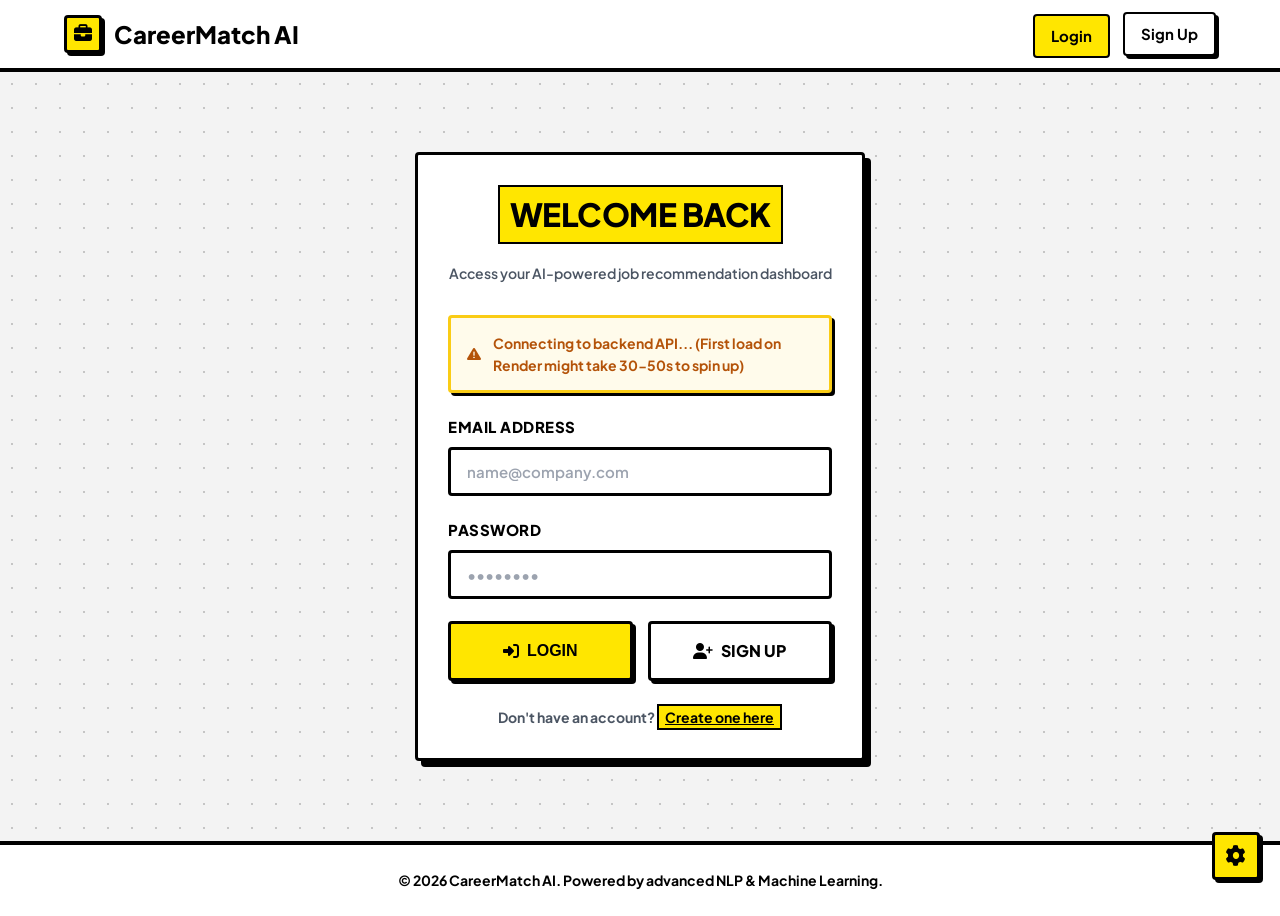
==== Frontend/index.html @ 24467533 "Create index.html" ====
<!DOCTYPE html>
<html lang="en">
<head>
    <meta charset="utf-8">
    <meta name="viewport" content="width=device-width, initial-scale=1, shrink-to-fit=no">
    <title>CareerMatch AI - Login</title>
    
    <!-- Premium Google Fonts -->
    <link rel="preconnect" href="https://fonts.googleapis.com">
    <link rel="preconnect" href="https://fonts.gstatic.com" crossorigin>
    <link href="https://fonts.googleapis.com/css2?family=Plus+Jakarta+Sans:wght@300;400;500;600;700;800&family=Inter:wght@300;400;500;600;700;800&display=swap" rel="stylesheet">
    
    <!-- FontAwesome Icons -->
    <link rel="stylesheet" href="https://cdnjs.cloudflare.com/ajax/libs/font-awesome/6.4.0/css/all.min.css">
    
    <!-- Core Custom Stylesheet -->
    <link rel="stylesheet" href="css/modern.css">
    
    <style>
        /* Neo-Brutalist API Config Panel */
        .api-config-trigger {
            position: fixed;
            bottom: 20px;
            right: 20px;
            width: 48px;
            height: 48px;
            background: var(--yellow);
            border: var(--border-thick);
            border-radius: var(--radius-boxy);
            display: flex;
            align-items: center;
            justify-content: center;
            font-size: 20px;
            cursor: pointer;
            box-shadow: var(--shadow-flat-sm);
            z-index: 1000;
            transition: var(--transition-pop);
        }
        .api-config-trigger:hover {
            transform: translate(-2px, -2px);
            box-shadow: 5px 5px 0px #000000;
        }
        .api-modal {
            display: none;
            position: fixed;
            top: 0;
            left: 0;
            width: 100%;
            height: 100%;
            background: rgba(0,0,0,0.5);
            z-index: 1001;
            align-items: center;
            justify-content: center;
        }
        .api-modal.active {
            display: flex;
        }
        .api-modal-content {
            background: #ffffff;
            border: var(--border-thick);
            border-radius: var(--radius-boxy);
            padding: 30px;
            width: 90%;
            max-width: 450px;
            box-shadow: var(--shadow-flat-lg);
            position: relative;
        }
        .close-modal {
            position: absolute;
            top: 15px;
            right: 15px;
            font-size: 20px;
            cursor: pointer;
            border: none;
            background: none;
            font-weight: bold;
        }
        .api-status-badge {
            display: inline-flex;
            align-items: center;
            gap: 6px;
            font-weight: 800;
            font-size: 12px;
            text-transform: uppercase;
            padding: 4px 8px;
            border: var(--border-thin);
            border-radius: 4px;
            margin-top: 8px;
        }
        .status-online { background-color: var(--success); }
        .status-offline { background-color: var(--danger); }
        .status-checking { background-color: var(--warning); }
    </style>
</head>
<body>

    <!-- Ambient background gradient orbs -->
    <div class="bg-orbs">
        <div class="orb orb-1"></div>
        <div class="orb orb-2"></div>
        <div class="orb orb-3"></div>
    </div>

    <!-- Navigation Header -->
    <header class="app-header">
        <div class="header-container">
            <a href="index.html" class="brand">
                <div class="brand-icon">
                    <i class="fa-solid fa-briefcase"></i>
                </div>
                <span>CareerMatch AI</span>
            </a>
            
            <nav class="nav-links">
                <a href="index.html" class="nav-link active">Login</a>
                <a href="signup.html" class="nav-link">Sign Up</a>
            </nav>
        </div>
    </header>

    <!-- Main Content Area -->
    <main class="app-main-content">
        <div class="auth-wrapper">
            <div class="glass-card">
                <div class="auth-header">
                    <h2>Welcome Back</h2>
                    <p>Access your AI-powered job recommendation dashboard</p>
                </div>
                
                <!-- Connection Alert -->
                <div id="connection-warning" class="alert-error" style="display: none; background: #fffbeb; color: #b45309; border-color: #facc15;">
                    <i class="fa-solid fa-triangle-exclamation"></i>
                    <span>Connecting to backend API... (First load on Render might take 30-50s to spin up)</span>
                </div>
                
                <!-- Error Alerts -->
                <div id="error-alert" class="alert-error" style="display: none;">
                    <i class="fa-solid fa-triangle-exclamation"></i>
                    <span id="error-text">Incorrect email or password</span>
                </div>
                
                <form id="login-form">
                    <div class="form-group">
                        <label for="email">Email Address</label>
                        <input type="email" id="email" class="form-control-modern" name="email" placeholder="name@company.com" required>
                    </div>
                    
                    <div class="form-group">
                        <label for="password">Password</label>
                        <input type="password" id="password" class="form-control-modern" name="password" placeholder="••••••••" required>
                    </div>
                    
                    <div class="form-actions-split">
                        <button type="submit" class="btn-primary-modern">
                            <i class="fa-solid fa-right-to-bracket" style="margin-right: 8px;"></i> Login
                        </button>
                        <a href="signup.html" class="btn-secondary-modern">
                            <i class="fa-solid fa-user-plus" style="margin-right: 8px;"></i> Sign Up
                        </a>
                    </div>
                </form>
                
                <div class="form-footer-link">
                    Don't have an account? <a href="signup.html">Create one here</a>
                </div>
            </div>
        </div>
    </main>

    <!-- Professional Footer -->
    <footer class="app-footer">
        <div class="container">
            <p>&copy; 2026 CareerMatch AI. Powered by advanced NLP & Machine Learning.</p>
        </div>
    </footer>

    <!-- Settings Gear floating button -->
    <div class="api-config-trigger" onclick="openSettings()" title="API Endpoint Settings">
        <i class="fa-solid fa-gear"></i>
    </div>

    <!-- API configuration Modal -->
    <div class="api-modal" id="api-modal">
        <div class="api-modal-content">
            <button class="close-modal" onclick="closeSettings()">&times;</button>
            <h3 style="font-weight:900; text-transform:uppercase; margin-bottom:15px;">API Connection Settings</h3>
            <p style="font-size:13px; font-weight:700; color:#4b5563; margin-bottom:15px;">
                Specify the URL where your Render backend is running.
            </p>
            <div class="form-group" style="margin-bottom:15px;">
                <label for="api-url-input">Backend URL</label>
                <input type="text" id="api-url-input" class="form-control-modern" placeholder="e.g. https://your-backend.onrender.com">
                <div class="api-status-badge status-checking" id="api-status-badge">
                    <i class="fa-solid fa-spinner fa-spin"></i> Checking connection...
                </div>
            </div>
            
            <div style="display:flex; gap:10px; margin-top:20px;">
                <button type="button" class="btn-primary-modern" onclick="saveSettings()" style="padding:10px;">Save Settings</button>
                <button type="button" class="btn-secondary-modern" onclick="resetSettings()" style="padding:10px;">Reset Default</button>
            </div>
        </div>
    </div>

    <!-- Scripts -->
    <script src="js/config.js"></script>
    <script>
        // Check authentication state on page load
        if (localStorage.getItem('user')) {
            window.location.href = 'upload.html';
        }

        // Initialize Settings input fields
        const modal = document.getElementById('api-modal');
        const apiUrlInput = document.getElementById('api-url-input');
        const badge = document.getElementById('api-status-badge');

        function openSettings() {
            apiUrlInput.value = CONFIG.getApiUrl();
            modal.classList.add('active');
            updateBadge();
        }

        function closeSettings() {
            modal.classList.remove('active');
        }

        async function updateBadge() {
            badge.className = 'api-status-badge status-checking';
            badge.innerHTML = '<i class="fa-solid fa-spinner fa-spin"></i> Checking connection...';
            
            // Check health
            const isOnline = await checkApiHealth();
            if (isOnline) {
                badge.className = 'api-status-badge status-online';
                badge.innerHTML = '<i class="fa-solid fa-circle-check"></i> Connected';
            } else {
                badge.className = 'api-status-badge status-offline';
                badge.innerHTML = '<i class="fa-solid fa-circle-exclamation"></i> Offline / Inactive';
            }
        }

        apiUrlInput.addEventListener('input', debounce(updateBadge, 800));

        function debounce(func, wait) {
            let timeout;
            return function(...args) {
                clearTimeout(timeout);
                timeout = setTimeout(() => func.apply(this, args), wait);
            };
        }

        function saveSettings() {
            CONFIG.setApiUrl(apiUrlInput.value);
            closeSettings();
            checkAndAlertBackend();
        }

        function resetSettings() {
            CONFIG.setApiUrl(null);
            apiUrlInput.value = CONFIG.getApiUrl();
            updateBadge();
        }

        // Check backend on load and show info alert
        async function checkAndAlertBackend() {
            const warningEl = document.getElementById('connection-warning');
            warningEl.style.display = 'flex';
            const online = await checkApiHealth();
            if (online) {
                warningEl.style.display = 'none';
            } else {
                warningEl.querySelector('span').textContent = 'Backend server appears offline. Make sure it is deployed, or check settings (gear icon) to configure URL.';
            }
        }

        checkAndAlertBackend();

        // Form Submission Logic
        document.getElementById('login-form').addEventListener('submit', async (e) => {
            e.preventDefault();
            const email = document.getElementById('email').value;
            const password = document.getElementById('password').value;
            const errorAlert = document.getElementById('error-alert');
            const errorText = document.getElementById('error-text');

            errorAlert.style.display = 'none';

            try {
                const response = await fetch(`${CONFIG.getApiUrl()}/api/login`, {
                    method: 'POST',
                    headers: {
                        'Content-Type': 'application/json'
                    },
                    body: JSON.stringify({ email, password })
                });

                const data = await response.json();
                if (response.ok && data.status === 'success') {
                    localStorage.setItem('user', JSON.stringify(data.user));
                    window.location.href = 'upload.html';
                } else {
                    errorText.textContent = data.message || 'Login failed. Please try again.';
                    errorAlert.style.display = 'flex';
                }
            } catch (err) {
                console.error(err);
                errorText.textContent = 'Unable to connect to the backend server. Please verify your settings or try again.';
                errorAlert.style.display = 'flex';
            }
        });
    </script>
</body>
</html>
---- Frontend/css/modern.css ----
/* 
   CareerMatch AI - Neo-Brutalist Design System
   Color Palette: Pure White, Bright Yellow (#FFE600), Flat Black (#000000), Light Grid Gray
   Theme: High Contrast, Solid Shadows, Bold Borders, Heavy Typography
*/

:root {
  --bg-primary: #f3f3f3;
  --bg-grid: radial-gradient(#c5c5c5 1.5px, #f3f3f3 1.5px);
  --bg-card: #ffffff;
  --yellow: #ffe600;
  --yellow-hover: #ffd900;
  --dark: #000000;
  --light-gray: #e5e7eb;
  
  --border-thick: 3px solid #000000;
  --border-thin: 2px solid #000000;
  
  --shadow-flat-sm: 3px 3px 0px #000000;
  --shadow-flat-md: 6px 6px 0px #000000;
  --shadow-flat-lg: 10px 10px 0px #000000;
  
  --success: #4ade80;
  --warning: #facc15;
  --danger: #f87171;
  
  --radius-boxy: 4px;
  --radius-none: 0px;
  
  --transition-pop: all 0.15s cubic-bezier(0.175, 0.885, 0.32, 1.275);
}

/* Base resets & Grid background */
* {
  box-sizing: border-box;
  margin: 0;
  padding: 0;
}

body {
  font-family: 'Plus Jakarta Sans', 'Inter', system-ui, -apple-system, sans-serif;
  background-color: var(--bg-primary);
  background-image: var(--bg-grid);
  background-size: 24px 24px;
  color: var(--dark);
  line-height: 1.6;
  min-height: 100vh;
  display: flex;
  flex-direction: column;
  overflow-x: hidden;
}

/* App Header & Navbar - Neo-Brutalist Box */
.app-header {
  background-color: #ffffff;
  border-bottom: 4px solid var(--dark);
  position: sticky;
  top: 0;
  z-index: 100;
  padding: 12px 0;
}

.header-container {
  max-width: 1200px;
  margin: 0 auto;
  padding: 0 24px;
  display: flex;
  justify-content: space-between;
  align-items: center;
}

.brand {
  display: flex;
  align-items: center;
  gap: 12px;
  text-decoration: none;
  font-weight: 800;
  font-size: 24px;
  color: var(--dark);
}

.brand-icon {
  width: 38px;
  height: 38px;
  background: var(--yellow);
  border: var(--border-thick);
  border-radius: var(--radius-boxy);
  display: flex;
  align-items: center;
  justify-content: center;
  color: var(--dark);
  font-size: 18px;
  box-shadow: var(--shadow-flat-sm);
  transition: var(--transition-pop);
}

.brand:hover .brand-icon {
  transform: translate(-2px, -2px);
  box-shadow: 5px 5px 0px #000000;
}

.nav-links {
  display: flex;
  align-items: center;
  gap: 15px;
}

.nav-link {
  color: var(--dark);
  text-decoration: none;
  font-weight: 700;
  font-size: 15px;
  padding: 8px 16px;
  border: var(--border-thin);
  border-radius: var(--radius-boxy);
  background-color: #ffffff;
  box-shadow: var(--shadow-flat-sm);
  transition: var(--transition-pop);
}

.nav-link:hover {
  background-color: var(--yellow);
  transform: translate(-2px, -2px);
  box-shadow: 5px 5px 0px #000000;
}

.nav-link.active {
  background-color: var(--yellow);
  box-shadow: none;
  transform: translate(2px, 2px);
}

.btn-logout {
  display: inline-flex;
  align-items: center;
  gap: 8px;
  padding: 8px 16px;
  background: #ffcbd1;
  border: var(--border-thin);
  color: var(--dark);
  font-weight: 700;
  font-size: 14px;
  border-radius: var(--radius-boxy);
  text-decoration: none;
  box-shadow: var(--shadow-flat-sm);
  transition: var(--transition-pop);
}

.btn-logout:hover {
  background: #ff8b94;
  transform: translate(-2px, -2px);
  box-shadow: 5px 5px 0px #000000;
}

/* Layout container */
.app-main-content {
  flex: 1;
  max-width: 1200px;
  width: 100%;
  margin: 0 auto;
  padding: 40px 24px;
}

/* Section Headers */
.section-header {
  text-align: center;
  margin-bottom: 40px;
}

.section-header h1 {
  font-size: 40px;
  font-weight: 900;
  text-transform: uppercase;
  color: var(--dark);
  margin-bottom: 12px;
  text-shadow: 2px 2px 0px var(--yellow);
}

.section-header p {
  color: #4b5563;
  font-size: 16px;
  font-weight: 600;
  max-width: 600px;
  margin: 0 auto;
}

/* Brutalist Cards */
.glass-card, .brutalist-card {
  background-color: var(--bg-card);
  border: var(--border-thick);
  border-radius: var(--radius-boxy);
  padding: 30px;
  box-shadow: var(--shadow-flat-md);
  transition: var(--transition-pop);
}

.glass-card:hover, .brutalist-card:hover {
  transform: translate(-3px, -3px);
  box-shadow: 9px 9px 0px #000000;
}

/* Auth Screens Layout */
.auth-wrapper {
  max-width: 450px;
  margin: 40px auto;
}

.auth-header {
  text-align: center;
  margin-bottom: 30px;
}

.auth-header h2 {
  font-size: 32px;
  font-weight: 900;
  text-transform: uppercase;
  letter-spacing: -0.5px;
  margin-bottom: 8px;
  background-color: var(--yellow);
  display: inline-block;
  padding: 2px 10px;
  border: var(--border-thin);
}

.auth-header p {
  color: #4b5563;
  font-size: 14px;
  font-weight: 600;
  margin-top: 10px;
}

/* Brutalist Form Fields */
.form-group {
  margin-bottom: 22px;
}

.form-group label {
  display: block;
  font-size: 15px;
  font-weight: 800;
  color: var(--dark);
  margin-bottom: 8px;
  text-transform: uppercase;
  letter-spacing: 0.5px;
}

.form-control-modern {
  width: 100%;
  padding: 12px 16px;
  background-color: #ffffff;
  border: var(--border-thick);
  border-radius: var(--radius-boxy);
  color: var(--dark);
  font-family: inherit;
  font-size: 15px;
  font-weight: 600;
  transition: var(--transition-pop);
}

.form-control-modern::placeholder {
  color: #9ca3af;
}

.form-control-modern:focus {
  outline: none;
  background-color: var(--yellow);
  box-shadow: var(--shadow-flat-sm);
  transform: translate(-2px, -2px);
}

/* Brutalist Buttons */
.btn-primary-modern {
  display: inline-flex;
  align-items: center;
  justify-content: center;
  width: 100%;
  padding: 14px 28px;
  background: var(--yellow);
  color: var(--dark);
  border: var(--border-thick);
  border-radius: var(--radius-boxy);
  font-size: 16px;
  font-weight: 800;
  text-transform: uppercase;
  cursor: pointer;
  box-shadow: var(--shadow-flat-sm);
  transition: var(--transition-pop);
  text-decoration: none;
}

.btn-primary-modern:hover {
  background: var(--yellow-hover);
  transform: translate(-3px, -3px);
  box-shadow: 7px 7px 0px #000000;
}

.btn-primary-modern:active {
  transform: translate(2px, 2px);
  box-shadow: 1px 1px 0px #000000;
}

.btn-primary-modern[disabled] {
  background: #d1d5db;
  color: #9ca3af;
  cursor: not-allowed;
  transform: none;
  box-shadow: none;
}

.btn-secondary-modern {
  display: inline-flex;
  align-items: center;
  justify-content: center;
  width: 100%;
  padding: 14px 28px;
  background: #ffffff;
  border: var(--border-thick);
  color: var(--dark);
  border-radius: var(--radius-boxy);
  font-size: 16px;
  font-weight: 800;
  text-transform: uppercase;
  cursor: pointer;
  box-shadow: var(--shadow-flat-sm);
  transition: var(--transition-pop);
  text-decoration: none;
}

.btn-secondary-modern:hover {
  background: var(--light-gray);
  transform: translate(-3px, -3px);
  box-shadow: 7px 7px 0px #000000;
}

.btn-secondary-modern:active {
  transform: translate(2px, 2px);
  box-shadow: 1px 1px 0px #000000;
}

.form-actions-split {
  display: grid;
  grid-template-columns: 1fr 1fr;
  gap: 15px;
  margin-top: 15px;
}

.form-footer-link {
  text-align: center;
  margin-top: 25px;
  font-size: 14px;
  font-weight: 700;
  color: #4b5563;
}

.form-footer-link a {
  color: var(--dark);
  text-decoration: underline;
  background-color: var(--yellow);
  padding: 2px 6px;
  border: var(--border-thin);
}

.form-footer-link a:hover {
  background-color: var(--yellow-hover);
}

/* Alert Boxes */
.alert-error {
  background-color: #fee2e2;
  border: var(--border-thick);
  color: #991b1b;
  padding: 14px 16px;
  border-radius: var(--radius-boxy);
  font-weight: 700;
  font-size: 14px;
  margin-bottom: 22px;
  display: flex;
  align-items: center;
  gap: 12px;
  box-shadow: var(--shadow-flat-sm);
}

/* CV Upload Page Specifics */
.upload-container {
  max-width: 650px;
  margin: 40px auto;
}

.drop-zone {
  border: 3px dashed var(--dark);
  background-color: #ffffff;
  border-radius: var(--radius-boxy);
  padding: 50px 24px;
  text-align: center;
  cursor: pointer;
  transition: var(--transition-pop);
  display: flex;
  flex-direction: column;
  align-items: center;
  gap: 18px;
  box-shadow: var(--shadow-flat-sm);
}

.drop-zone:hover, .drop-zone.dragover {
  background-color: var(--yellow);
  transform: translate(-3px, -3px);
  box-shadow: 7px 7px 0px #000000;
  border-style: solid;
}

.drop-zone-icon {
  width: 70px;
  height: 70px;
  border-radius: var(--radius-boxy);
  border: var(--border-thick);
  background: #ffffff;
  display: flex;
  align-items: center;
  justify-content: center;
  color: var(--dark);
  font-size: 26px;
  box-shadow: var(--shadow-flat-sm);
}

.drop-zone-text h3 {
  font-size: 20px;
  font-weight: 800;
  text-transform: uppercase;
  margin-bottom: 8px;
}

.drop-zone-text p {
  color: #4b5563;
  font-weight: 600;
  font-size: 14px;
}

#file-input {
  display: none;
}

.file-details {
  display: none;
  width: 100%;
  background: #ffffff;
  border: var(--border-thick);
  padding: 16px;
  border-radius: var(--radius-boxy);
  text-align: left;
  align-items: center;
  gap: 14px;
  margin-top: 20px;
  box-shadow: var(--shadow-flat-sm);
}

.file-info {
  flex: 1;
}

.file-name {
  font-weight: 800;
  font-size: 15px;
  word-break: break-all;
}

.file-size {
  color: #4b5563;
  font-weight: 700;
  font-size: 12px;
}

/* Spinner and Loading Overlay - Brutalist style spinner */
.loading-overlay {
  position: fixed;
  top: 0;
  left: 0;
  width: 100%;
  height: 100%;
  background-color: rgba(255, 255, 255, 0.95);
  z-index: 1000;
  display: flex;
  flex-direction: column;
  align-items: center;
  justify-content: center;
  gap: 24px;
  opacity: 0;
  pointer-events: none;
  transition: opacity 0.25s ease;
  border: 10px solid var(--dark);
}

.loading-overlay.active {
  opacity: 1;
  pointer-events: auto;
}

/* Brutalist retro-style loading block spin */
.spinner {
  width: 60px;
  height: 60px;
  background-color: var(--yellow);
  border: var(--border-thick);
  box-shadow: var(--shadow-flat-md);
  animation: brutal-spin 1.2s infinite ease-in-out;
}

@keyframes brutal-spin {
  0% { transform: rotate(0deg) scale(1); }
  50% { transform: rotate(180deg) scale(0.85); background-color: #ffffff; }
  100% { transform: rotate(360deg) scale(1); }
}

.loading-text {
  font-size: 24px;
  font-weight: 900;
  text-transform: uppercase;
  background-color: var(--yellow);
  color: var(--dark);
  padding: 4px 16px;
  border: var(--border-thick);
  box-shadow: var(--shadow-flat-sm);
}

/* Statistics Grid */
.dashboard-grid {
  display: grid;
  grid-template-columns: repeat(4, 1fr);
  gap: 20px;
  margin-bottom: 40px;
}

@media (max-width: 992px) {
  .dashboard-grid {
    grid-template-columns: repeat(2, 1fr);
  }
}

@media (max-width: 576px) {
  .dashboard-grid {
    grid-template-columns: 1fr;
  }
}

.stat-card-modern {
  background-color: #ffffff;
  border: var(--border-thick);
  border-radius: var(--radius-boxy);
  padding: 24px;
  display: flex;
  flex-direction: column;
  justify-content: space-between;
  box-shadow: var(--shadow-flat-sm);
  transition: var(--transition-pop);
}

.stat-card-modern:hover {
  transform: translate(-3px, -3px);
  box-shadow: 6px 6px 0px #000000;
}

.stat-card-header {
  display: flex;
  justify-content: space-between;
  align-items: center;
  margin-bottom: 12px;
}

.stat-card-title {
  color: #4b5563;
  font-size: 14px;
  font-weight: 800;
  text-transform: uppercase;
  letter-spacing: 0.5px;
}

.stat-card-icon {
  width: 38px;
  height: 38px;
  border-radius: var(--radius-boxy);
  border: var(--border-thin);
  display: flex;
  align-items: center;
  justify-content: center;
  font-size: 16px;
  background-color: #ffffff;
  box-shadow: 2px 2px 0px #000000;
}

.stat-card-value {
  font-size: 34px;
  font-weight: 900;
  letter-spacing: -0.5px;
  margin-top: 5px;
}

/* Stat card specific colors */
.stat-total {
  background-color: #ffffff;
}
.stat-total .stat-card-icon {
  background-color: var(--yellow);
}

.stat-matched {
  background-color: #ffffff;
}
.stat-matched .stat-card-icon {
  background-color: var(--success);
}

.stat-avg {
  background-color: #ffffff;
}
.stat-avg .stat-card-icon {
  background-color: #a7f3d0;
}

.stat-best {
  background-color: #ffffff;
}
.stat-best .stat-card-icon {
  background-color: #c084fc;
}

/* Dashboard Layout */
.dashboard-layout {
  display: grid;
  grid-template-columns: 38% 62%;
  gap: 30px;
  margin-top: 30px;
}

@media (max-width: 992px) {
  .dashboard-layout {
    grid-template-columns: 1fr;
  }
}

.chart-card {
  display: flex;
  flex-direction: column;
}

.chart-wrapper {
  flex: 1;
  display: flex;
  align-items: center;
  justify-content: center;
  background-color: #ffffff;
  border-radius: var(--radius-boxy);
  padding: 15px;
  margin-top: 20px;
  overflow: hidden;
  border: var(--border-thick);
  box-shadow: var(--shadow-flat-sm);
}

.chart-wrapper img {
  max-width: 100%;
  max-height: 400px;
  object-fit: contain;
  transition: var(--transition-pop);
}

.chart-wrapper img:hover {
  transform: scale(1.01);
}

/* Interactive Filter Card */
.filters-card {
  padding: 24px;
}

.filter-row {
  display: flex;
  flex-direction: column;
  gap: 20px;
}

.filter-control {
  display: flex;
  flex-direction: column;
  gap: 10px;
}

.filter-control label {
  font-size: 14px;
  font-weight: 800;
  text-transform: uppercase;
  color: var(--dark);
  letter-spacing: 0.5px;
}

/* Slider styling */
.slider-container {
  display: flex;
  align-items: center;
  gap: 15px;
}

.range-slider {
  flex: 1;
  -webkit-appearance: none;
  width: 100%;
  height: 10px;
  border-radius: var(--radius-boxy);
  border: var(--border-thin);
  background: #ffffff;
  outline: none;
}

.range-slider::-webkit-slider-thumb {
  -webkit-appearance: none;
  appearance: none;
  width: 22px;
  height: 22px;
  border-radius: var(--radius-boxy);
  border: var(--border-thin);
  background: var(--yellow);
  cursor: pointer;
  box-shadow: 2px 2px 0px #000000;
  transition: var(--transition-pop);
}

.range-slider::-webkit-slider-thumb:hover {
  transform: scale(1.15) translate(-1px, -1px);
  box-shadow: 3px 3px 0px #000000;
  background-color: var(--yellow-hover);
}

.slider-val {
  font-weight: 900;
  font-size: 15px;
  color: var(--dark);
  min-width: 45px;
  background: #ffffff;
  padding: 2px 6px;
  border: var(--border-thin);
  text-align: center;
  box-shadow: 2px 2px 0px #000000;
}

/* Chips Filter */
.chips-group {
  display: flex;
  flex-wrap: wrap;
  gap: 10px;
}

.chip {
  padding: 6px 14px;
  border-radius: var(--radius-boxy);
  background-color: #ffffff;
  border: var(--border-thin);
  color: var(--dark);
  font-size: 13px;
  font-weight: 800;
  text-transform: uppercase;
  cursor: pointer;
  box-shadow: var(--shadow-flat-sm);
  transition: var(--transition-pop);
}

.chip:hover {
  background-color: var(--light-gray);
  transform: translate(-2px, -2px);
  box-shadow: 4px 4px 0px #000000;
}

.chip.active {
  background-color: var(--yellow);
  transform: translate(1px, 1px);
  box-shadow: 1px 1px 0px #000000;
}

/* Job Listings Styling */
.jobs-section {
  margin-top: 0px;
}

.jobs-header {
  display: flex;
  justify-content: space-between;
  align-items: center;
  margin-bottom: 24px;
  flex-wrap: wrap;
  gap: 15px;
}

.jobs-header h2 {
  font-size: 28px;
  font-weight: 900;
  text-transform: uppercase;
}

.jobs-count {
  font-size: 14px;
  font-weight: 800;
  color: var(--dark);
  background: #ffffff;
  padding: 6px 14px;
  border-radius: var(--radius-boxy);
  border: var(--border-thin);
  box-shadow: var(--shadow-flat-sm);
}

.jobs-grid {
  display: grid;
  grid-template-columns: repeat(2, 1fr);
  gap: 24px;
}

@media (max-width: 1200px) {
  .jobs-grid {
    grid-template-columns: 1fr;
  }
}

.job-card-modern {
  background: #ffffff;
  border: var(--border-thick);
  border-radius: var(--radius-boxy);
  padding: 24px;
  display: flex;
  flex-direction: column;
  justify-content: space-between;
  position: relative;
  overflow: hidden;
  box-shadow: var(--shadow-flat-md);
  transition: var(--transition-pop);
}

.job-card-modern:hover {
  transform: translate(-4px, -4px);
  box-shadow: 10px 10px 0px #000000;
}

.job-card-top {
  display: flex;
  justify-content: space-between;
  align-items: flex-start;
  gap: 15px;
  margin-bottom: 12px;
}

.job-card-title {
  font-size: 20px;
  font-weight: 900;
  line-height: 1.3;
  color: var(--dark);
  text-transform: uppercase;
}

/* Match percentage badges */
.match-badge {
  font-size: 13px;
  font-weight: 800;
  padding: 6px 12px;
  border-radius: var(--radius-boxy);
  white-space: nowrap;
  border: var(--border-thin);
  box-shadow: 2px 2px 0px #000000;
}

.job-card-modern.match-high .match-badge {
  background-color: var(--success);
}

.job-card-modern.match-medium .match-badge {
  background-color: var(--warning);
}

.job-card-modern.match-low .match-badge {
  background-color: var(--danger);
}

.job-card-company {
  font-weight: 800;
  color: #4b5563;
  font-size: 15px;
  margin-bottom: 16px;
  text-transform: uppercase;
  display: inline-block;
  background-color: #f3f4f6;
  padding: 2px 8px;
  border: var(--border-thin);
}

.job-card-tags {
  display: flex;
  flex-wrap: wrap;
  gap: 8px;
  margin-bottom: 18px;
}

.job-card-tag {
  font-size: 12px;
  font-weight: 700;
  background: #ffffff;
  border: var(--border-thin);
  padding: 4px 10px;
  border-radius: var(--radius-boxy);
  color: var(--dark);
  display: inline-flex;
  align-items: center;
  gap: 5px;
}

/* Small inline similarity line */
.job-card-progress {
  height: 8px;
  background-color: #ffffff;
  border: var(--border-thin);
  border-radius: var(--radius-boxy);
  overflow: hidden;
  margin-bottom: 18px;
}

.job-card-progress-fill {
  height: 100%;
}

.job-card-modern.match-high .job-card-progress-fill { background-color: var(--success); }
.job-card-modern.match-medium .job-card-progress-fill { background-color: var(--warning); }
.job-card-modern.match-low .job-card-progress-fill { background-color: var(--danger); }

.job-card-desc {
  font-size: 14px;
  color: #1f2937;
  font-weight: 600;
  line-height: 1.5;
  margin-bottom: 15px;
  display: -webkit-box;
  -webkit-line-clamp: 3;
  -webkit-box-orient: vertical;
  overflow: hidden;
  text-overflow: ellipsis;
  max-height: 4.5em;
  padding: 8px;
  background-color: #fafafa;
  border-left: 3px solid var(--dark);
}

.job-card-desc.expanded {
  -webkit-line-clamp: unset;
  max-height: none;
}

.job-card-bottom {
  display: flex;
  justify-content: space-between;
  align-items: center;
  border-top: var(--border-thin);
  padding-top: 15px;
  margin-top: auto;
}

.job-card-match-label {
  font-size: 13px;
  font-weight: 800;
  color: #4b5563;
  text-transform: uppercase;
}

.job-card-match-label strong {
  font-weight: 900;
  padding: 1px 4px;
  border-radius: 2px;
}

.job-card-modern.match-high .job-card-match-label strong { color: var(--dark); background-color: var(--success); }
.job-card-modern.match-medium .job-card-match-label strong { color: var(--dark); background-color: var(--warning); }
.job-card-modern.match-low .job-card-match-label strong { color: var(--dark); background-color: var(--danger); }

.btn-apply {
  padding: 8px 16px;
  font-size: 13px;
  font-weight: 800;
  text-transform: uppercase;
  border-radius: var(--radius-boxy);
  background: var(--yellow);
  color: var(--dark);
  border: var(--border-thin);
  text-decoration: none;
  box-shadow: 2px 2px 0px #000000;
  transition: var(--transition-pop);
  display: inline-flex;
  align-items: center;
  gap: 6px;
}

.btn-apply:hover {
  background: var(--yellow-hover);
  transform: translate(-2px, -2px);
  box-shadow: 4px 4px 0px #000000;
}

/* No Jobs Fallback Card */
.no-results-card {
  grid-column: 1 / -1;
  text-align: center;
  padding: 60px 40px;
  color: var(--dark);
}

.no-results-icon {
  font-size: 48px;
  margin-bottom: 15px;
  color: var(--dark);
}

.no-results-card h3 {
  font-size: 22px;
  font-weight: 900;
  text-transform: uppercase;
  color: var(--dark);
  margin-bottom: 8px;
}

/* Footer styling */
.app-footer {
  margin-top: auto;
  border-top: 4px solid var(--dark);
  padding: 24px 0;
  text-align: center;
  background-color: #ffffff;
  color: var(--dark);
  font-weight: 700;
  font-size: 14px;
}
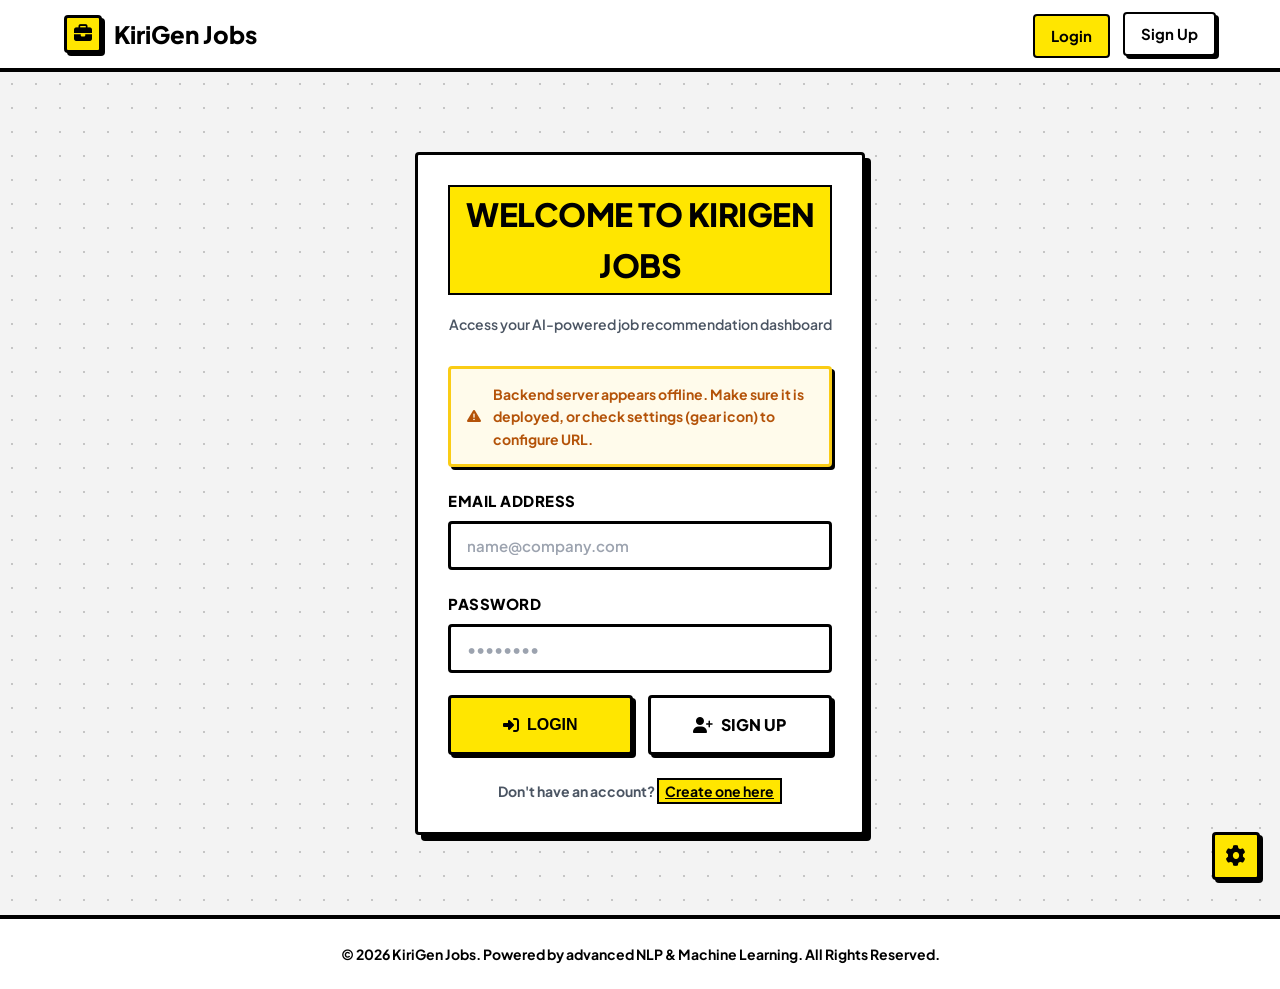
==== commit 484990c3: "Update index.html" ====
--- a/Frontend/index.html
+++ b/Frontend/index.html
@@ -3,7 +3,32 @@
 <head>
     <meta charset="utf-8">
     <meta name="viewport" content="width=device-width, initial-scale=1, shrink-to-fit=no">
-    <title>CareerMatch AI - Login</title>
+    <meta name="description" content="KiriGen Jobs - AI-Powered Job Recommendation System. Connect your profile, analyze your resume using advanced NLP and machine learning, and match with the top career opportunities.">
+    <meta name="keywords" content="KiriGen Jobs, Job Search, AI Resume Parser, Skill Matcher, TF-IDF Jobs, Natural Language Processing, Career Matching Services">
+    <meta name="author" content="KiriGen Tech">
+    <meta name="robots" content="index, follow">
+    
+    <!-- Google Search Console Verification -->
+    <meta name="google-site-verification" content="GSC_VERIFICATION_TOKEN_PLACEHOLDER">
+    
+    <title>KiriGen Jobs - AI-Powered Job Recommendation Dashboard</title>
+    
+    <!-- Structured Data JSON-LD for Google Search Console & SEO -->
+    <script type="application/ld+json">
+    {
+      "@context": "https://schema.org",
+      "@type": "WebSite",
+      "name": "KiriGen Jobs",
+      "alternateName": "KiriGen Job Recommendation Dashboard",
+      "url": "https://www.kirigentech.in/",
+      "description": "AI-powered job matching system featuring TF-IDF parsing and cosine similarity metrics.",
+      "potentialAction": {
+        "@type": "SearchAction",
+        "target": "https://www.kirigentech.in/?q={search_term_string}",
+        "query-input": "required name=search_term_string"
+      }
+    }
+    </script>
     
     <!-- Premium Google Fonts -->
     <link rel="preconnect" href="https://fonts.googleapis.com">
@@ -102,28 +127,28 @@
     </div>
 
     <!-- Navigation Header -->
-    <header class="app-header">
+    <header class="app-header" role="banner">
         <div class="header-container">
-            <a href="index.html" class="brand">
+            <a href="index.html" class="brand" id="brand-home-link">
                 <div class="brand-icon">
                     <i class="fa-solid fa-briefcase"></i>
                 </div>
-                <span>CareerMatch AI</span>
+                <span>KiriGen Jobs</span>
             </a>
             
-            <nav class="nav-links">
-                <a href="index.html" class="nav-link active">Login</a>
-                <a href="signup.html" class="nav-link">Sign Up</a>
+            <nav class="nav-links" role="navigation" aria-label="Main Navigation">
+                <a href="index.html" class="nav-link active" id="nav-login-btn">Login</a>
+                <a href="signup.html" class="nav-link" id="nav-signup-btn">Sign Up</a>
             </nav>
         </div>
     </header>
 
     <!-- Main Content Area -->
-    <main class="app-main-content">
+    <main class="app-main-content" role="main">
         <div class="auth-wrapper">
             <div class="glass-card">
                 <div class="auth-header">
-                    <h2>Welcome Back</h2>
+                    <h2>Welcome to KiriGen Jobs</h2>
                     <p>Access your AI-powered job recommendation dashboard</p>
                 </div>
                 
@@ -134,7 +159,7 @@
                 </div>
                 
                 <!-- Error Alerts -->
-                <div id="error-alert" class="alert-error" style="display: none;">
+                <div id="error-alert" class="alert-error" style="display: none;" aria-live="polite">
                     <i class="fa-solid fa-triangle-exclamation"></i>
                     <span id="error-text">Incorrect email or password</span>
                 </div>
@@ -151,10 +176,10 @@
                     </div>
                     
                     <div class="form-actions-split">
-                        <button type="submit" class="btn-primary-modern">
+                        <button type="submit" class="btn-primary-modern" id="login-submit-btn">
                             <i class="fa-solid fa-right-to-bracket" style="margin-right: 8px;"></i> Login
                         </button>
-                        <a href="signup.html" class="btn-secondary-modern">
+                        <a href="signup.html" class="btn-secondary-modern" id="login-signup-link">
                             <i class="fa-solid fa-user-plus" style="margin-right: 8px;"></i> Sign Up
                         </a>
                     </div>
@@ -168,21 +193,21 @@
     </main>
 
     <!-- Professional Footer -->
-    <footer class="app-footer">
+    <footer class="app-footer" role="contentinfo">
         <div class="container">
-            <p>&copy; 2026 CareerMatch AI. Powered by advanced NLP & Machine Learning.</p>
+            <p>&copy; 2026 KiriGen Jobs. Powered by advanced NLP & Machine Learning. All Rights Reserved.</p>
         </div>
     </footer>
 
     <!-- Settings Gear floating button -->
-    <div class="api-config-trigger" onclick="openSettings()" title="API Endpoint Settings">
+    <div class="api-config-trigger" onclick="openSettings()" title="API Endpoint Settings" role="button" aria-label="Open API settings">
         <i class="fa-solid fa-gear"></i>
     </div>
 
     <!-- API configuration Modal -->
-    <div class="api-modal" id="api-modal">
+    <div class="api-modal" id="api-modal" aria-hidden="true" role="dialog">
         <div class="api-modal-content">
-            <button class="close-modal" onclick="closeSettings()">&times;</button>
+            <button class="close-modal" onclick="closeSettings()" aria-label="Close settings">&times;</button>
             <h3 style="font-weight:900; text-transform:uppercase; margin-bottom:15px;">API Connection Settings</h3>
             <p style="font-size:13px; font-weight:700; color:#4b5563; margin-bottom:15px;">
                 Specify the URL where your Render backend is running.
@@ -218,11 +243,13 @@
         function openSettings() {
             apiUrlInput.value = CONFIG.getApiUrl();
             modal.classList.add('active');
+            modal.setAttribute('aria-hidden', 'false');
             updateBadge();
         }
 
         function closeSettings() {
             modal.classList.remove('active');
+            modal.setAttribute('aria-hidden', 'true');
         }
 
         async function updateBadge() {
@@ -276,6 +303,17 @@
 
         checkAndAlertBackend();
 
+        // Helper to escape output strings to prevent XSS
+        function escapeHtml(str) {
+            if (!str) return '';
+            return str.toString()
+                .replace(/&/g, "&amp;")
+                .replace(/</g, "&lt;")
+                .replace(/>/g, "&gt;")
+                .replace(/"/g, "&quot;")
+                .replace(/'/g, "&#039;");
+        }
+
         // Form Submission Logic
         document.getElementById('login-form').addEventListener('submit', async (e) => {
             e.preventDefault();
@@ -300,7 +338,7 @@
                     localStorage.setItem('user', JSON.stringify(data.user));
                     window.location.href = 'upload.html';
                 } else {
-                    errorText.textContent = data.message || 'Login failed. Please try again.';
+                    errorText.textContent = escapeHtml(data.message || 'Login failed. Please try again.');
                     errorAlert.style.display = 'flex';
                 }
             } catch (err) {
